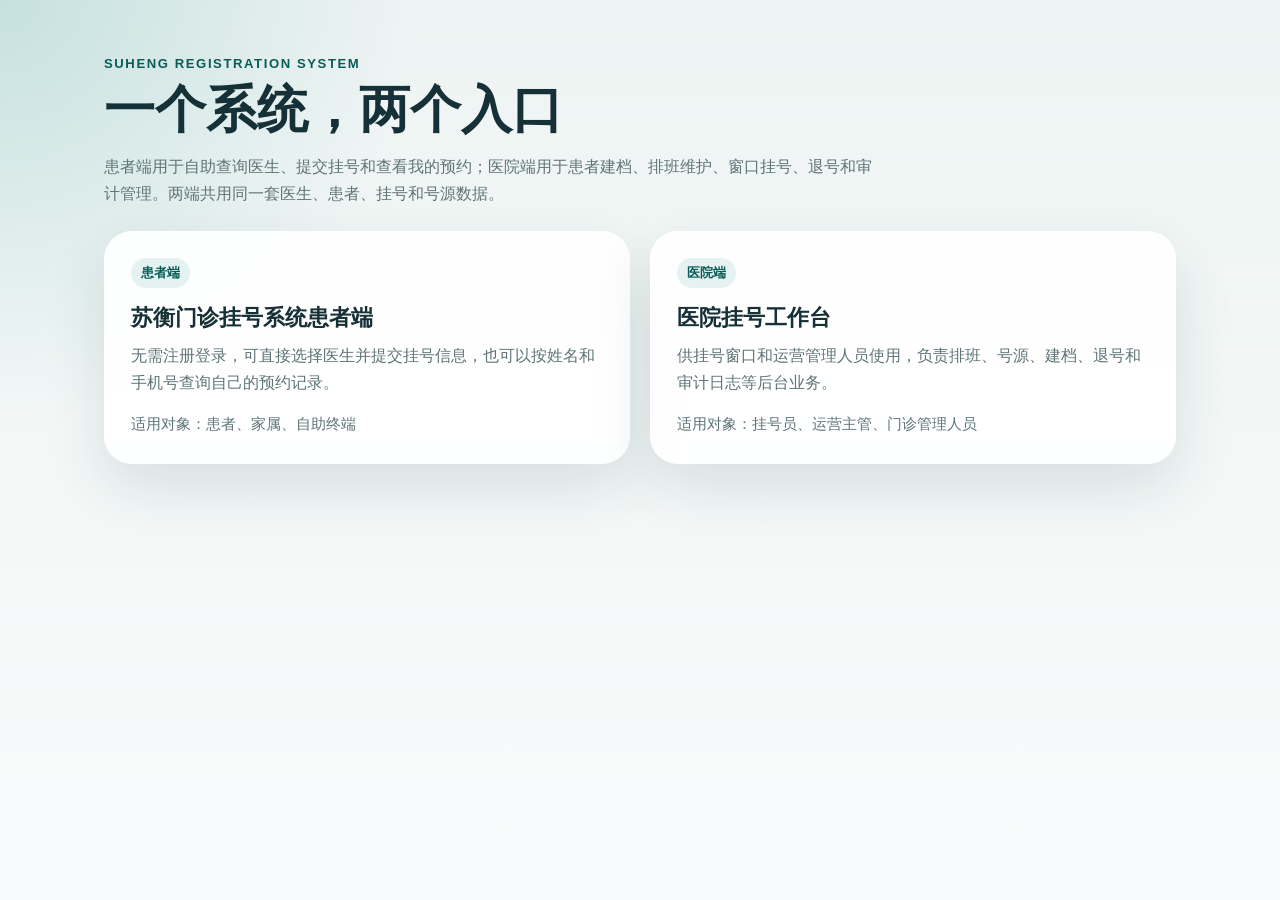
==== index.html @ 01b89f39 "Initial sanitized commit" ====
<!DOCTYPE html>
<html lang="zh-CN">
<head>
  <meta charset="UTF-8">
  <meta name="viewport" content="width=device-width, initial-scale=1.0">
  <title>SuHeng Registration System</title>
  <style>
    :root {
      --bg: #eef4f3;
      --panel: rgba(255, 255, 255, 0.9);
      --text: #153036;
      --muted: #5f7477;
      --accent: #0f8a83;
      --accent-deep: #0a5c57;
      --shadow: 0 24px 60px rgba(21, 48, 54, 0.12);
    }

    * { box-sizing: border-box; }

    body {
      margin: 0;
      min-height: 100vh;
      font-family: "Segoe UI Variable", "Segoe UI", sans-serif;
      color: var(--text);
      background:
        radial-gradient(circle at top left, rgba(15, 138, 131, 0.18), transparent 26rem),
        linear-gradient(180deg, var(--bg), #f8fbfb);
    }

    .page {
      max-width: 1120px;
      margin: 0 auto;
      padding: 56px 24px;
    }

    .hero {
      margin-bottom: 24px;
    }

    .hero-kicker {
      color: var(--accent-deep);
      font-size: 0.82rem;
      font-weight: 700;
      letter-spacing: 0.12em;
      text-transform: uppercase;
    }

    .hero h1 {
      margin: 12px 0;
      font-size: clamp(2rem, 4vw, 3.4rem);
      line-height: 1.05;
    }

    .hero p {
      max-width: 780px;
      color: var(--muted);
      font-size: 1rem;
      line-height: 1.7;
    }

    .grid {
      display: grid;
      grid-template-columns: repeat(2, minmax(0, 1fr));
      gap: 20px;
    }

    .card {
      display: block;
      padding: 26px;
      border-radius: 28px;
      background: var(--panel);
      box-shadow: var(--shadow);
      border: 1px solid rgba(255, 255, 255, 0.84);
      color: inherit;
      text-decoration: none;
    }

    .card:hover {
      transform: translateY(-2px);
      transition: transform 160ms ease;
    }

    .badge {
      display: inline-flex;
      align-items: center;
      padding: 6px 10px;
      border-radius: 999px;
      background: rgba(15, 138, 131, 0.1);
      color: var(--accent-deep);
      font-size: 0.82rem;
      font-weight: 700;
    }

    .card h2 {
      margin: 14px 0 10px;
      font-size: 1.4rem;
    }

    .card p {
      margin: 0 0 16px;
      color: var(--muted);
      line-height: 1.65;
    }

    .meta {
      color: var(--muted);
      font-size: 0.92rem;
      line-height: 1.7;
    }

    @media (max-width: 820px) {
      .grid {
        grid-template-columns: 1fr;
      }
    }
  </style>
</head>
<body>
  <main class="page">
    <section class="hero">
      <div class="hero-kicker">SuHeng Registration System</div>
      <h1>一个系统，两个入口</h1>
      <p>患者端用于自助查询医生、提交挂号和查看我的预约；医院端用于患者建档、排班维护、窗口挂号、退号和审计管理。两端共用同一套医生、患者、挂号和号源数据。</p>
    </section>

    <section class="grid">
      <a class="card" href="patient.html">
        <div class="badge">患者端</div>
        <h2>苏衡门诊挂号系统患者端</h2>
        <p>无需注册登录，可直接选择医生并提交挂号信息，也可以按姓名和手机号查询自己的预约记录。</p>
        <div class="meta">适用对象：患者、家属、自助终端</div>
      </a>

      <a class="card" href="registration.html">
        <div class="badge">医院端</div>
        <h2>医院挂号工作台</h2>
        <p>供挂号窗口和运营管理人员使用，负责排班、号源、建档、退号和审计日志等后台业务。</p>
        <div class="meta">适用对象：挂号员、运营主管、门诊管理人员</div>
      </a>
    </section>
  </main>
</body>
</html>
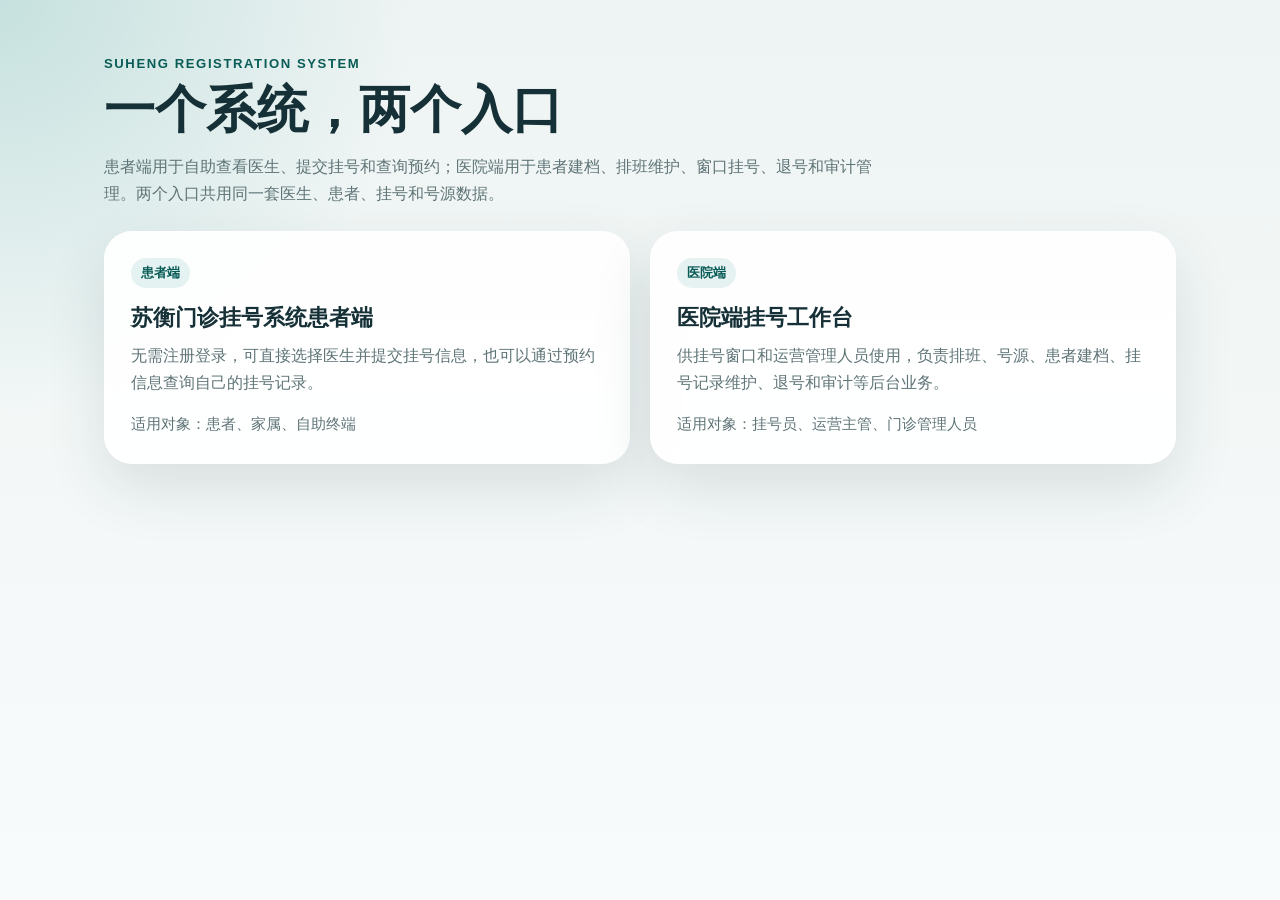
==== commit f46ff5da: "Polish public entry and README" ====
--- a/index.html
+++ b/index.html
@@ -3,7 +3,7 @@
 <head>
   <meta charset="UTF-8">
   <meta name="viewport" content="width=device-width, initial-scale=1.0">
-  <title>SuHeng Registration System</title>
+  <title>苏衡门诊挂号系统</title>
   <style>
     :root {
       --bg: #eef4f3;
@@ -120,21 +120,21 @@
     <section class="hero">
       <div class="hero-kicker">SuHeng Registration System</div>
       <h1>一个系统，两个入口</h1>
-      <p>患者端用于自助查询医生、提交挂号和查看我的预约；医院端用于患者建档、排班维护、窗口挂号、退号和审计管理。两端共用同一套医生、患者、挂号和号源数据。</p>
+      <p>患者端用于自助查看医生、提交挂号和查询预约；医院端用于患者建档、排班维护、窗口挂号、退号和审计管理。两个入口共用同一套医生、患者、挂号和号源数据。</p>
     </section>
 
     <section class="grid">
       <a class="card" href="patient.html">
         <div class="badge">患者端</div>
         <h2>苏衡门诊挂号系统患者端</h2>
-        <p>无需注册登录，可直接选择医生并提交挂号信息，也可以按姓名和手机号查询自己的预约记录。</p>
+        <p>无需注册登录，可直接选择医生并提交挂号信息，也可以通过预约信息查询自己的挂号记录。</p>
         <div class="meta">适用对象：患者、家属、自助终端</div>
       </a>
 
       <a class="card" href="registration.html">
         <div class="badge">医院端</div>
-        <h2>医院挂号工作台</h2>
-        <p>供挂号窗口和运营管理人员使用，负责排班、号源、建档、退号和审计日志等后台业务。</p>
+        <h2>医院端挂号工作台</h2>
+        <p>供挂号窗口和运营管理人员使用，负责排班、号源、患者建档、挂号记录维护、退号和审计等后台业务。</p>
         <div class="meta">适用对象：挂号员、运营主管、门诊管理人员</div>
       </a>
     </section>
